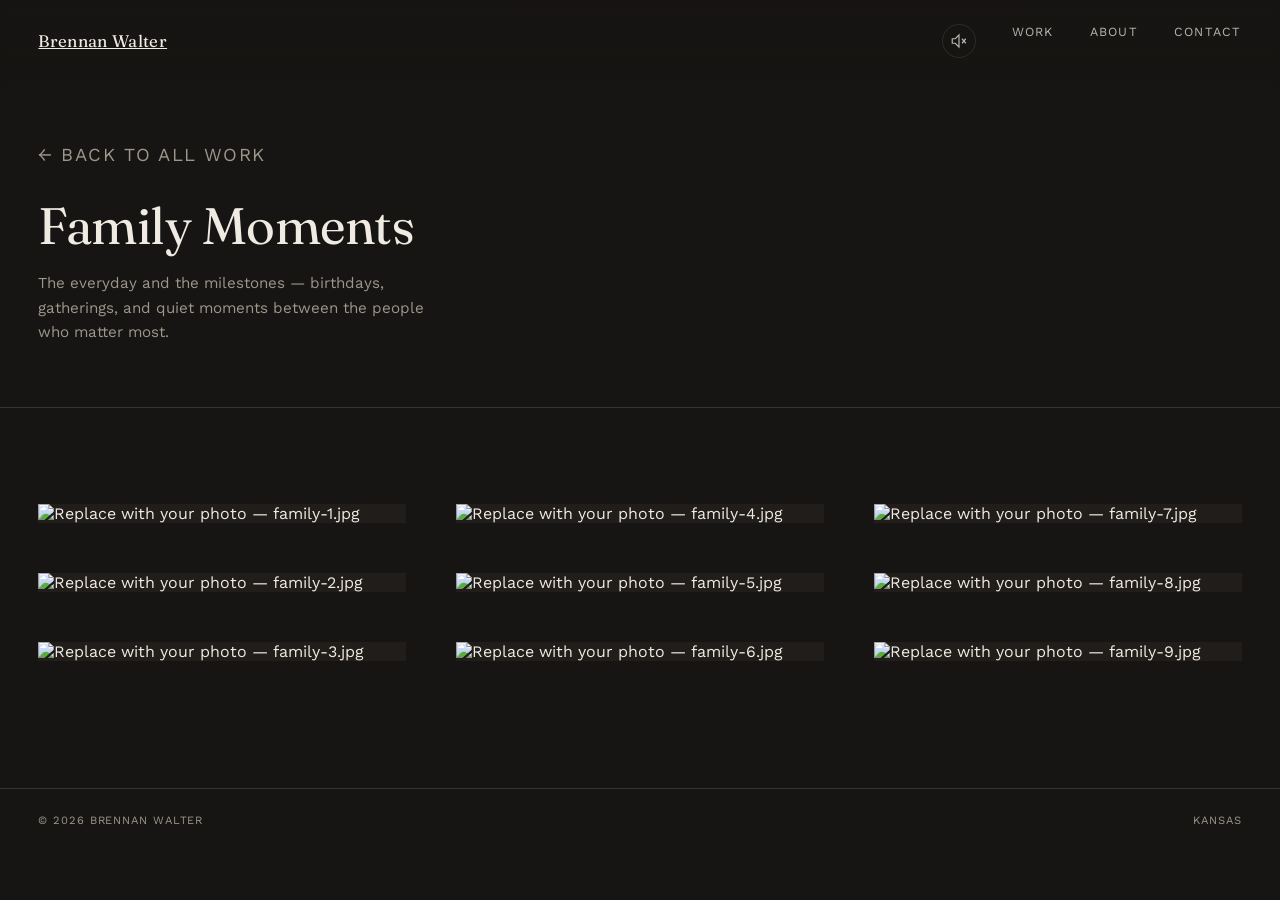
==== family-moments.html @ ff3f3772 "Add files via upload" ====
<!DOCTYPE html>
<html lang="en">
<head>
<meta charset="UTF-8">
<meta name="viewport" content="width=device-width, initial-scale=1.0">
<title>Family Moments — Brennan Walter</title>
<meta name="description" content="Family photography by Brennan Walter">
<link rel="preconnect" href="https://fonts.googleapis.com">
<link rel="preconnect" href="https://fonts.gstatic.com" crossorigin>
<link href="https://fonts.googleapis.com/css2?family=Fraunces:ital,opsz,wght@0,9..144,300;0,9..144,400;0,9..144,500;1,9..144,400&family=Work+Sans:wght@300;400;500;600&display=swap" rel="stylesheet">
<link rel="stylesheet" href="styles.css">
</head>
<body>

<header class="site-nav">
  <a href="index.html" class="name">Brennan Walter</a>
  <nav>
    <button id="sound-toggle" class="sound-toggle" aria-label="Toggle background sound" aria-pressed="false">
      <svg class="icon-muted" viewBox="0 0 24 24" width="18" height="18" fill="none" stroke="currentColor" stroke-width="1.6"><path d="M3 9v6h4l5 5V4L7 9H3z"/><line x1="16" y1="9" x2="21" y2="15"/><line x1="21" y1="9" x2="16" y2="15"/></svg>
      <svg class="icon-playing" viewBox="0 0 24 24" width="18" height="18" fill="none" stroke="currentColor" stroke-width="1.6" style="display:none"><path d="M3 9v6h4l5 5V4L7 9H3z"/><path d="M15.5 8.5a5 5 0 0 1 0 7"/><path d="M18 6a9 9 0 0 1 0 12"/></svg>
    </button>
    <a href="index.html#work">Work</a>
    <a href="index.html#about">About</a>
    <a href="index.html#contact">Contact</a>
  </nav>
</header>

<audio id="bg-audio" loop preload="none">
  <source src="ambient.mp3" type="audio/mpeg">
</audio>

<div class="page-hero">
  <a class="back-link" href="index.html">← Back to all work</a>
  <h1 class="display">Family Moments</h1>
  <p>The everyday and the milestones — birthdays, gatherings, and quiet moments between the people who matter most.</p>
</div>

<section id="work">
  <div class="gallery masonry">
    <div class="frame no-crop reveal">
      <img src="https://picsum.photos/id/1011/1200/1500" alt="Replace with your photo — family-1.jpg">
      <div class="cap"><span class="num">01/09</span></div>
    </div>
    <div class="frame no-crop reveal">
      <img src="https://picsum.photos/id/1012/1400/1000" alt="Replace with your photo — family-2.jpg">
      <div class="cap"><span class="num">02/09</span></div>
    </div>
    <div class="frame no-crop reveal">
      <img src="https://picsum.photos/id/1013/1200/1500" alt="Replace with your photo — family-3.jpg">
      <div class="cap"><span class="num">03/09</span></div>
    </div>
    <div class="frame no-crop reveal">
      <img src="https://picsum.photos/id/1014/1400/1000" alt="Replace with your photo — family-4.jpg">
      <div class="cap"><span class="num">04/09</span></div>
    </div>
    <div class="frame no-crop reveal">
      <img src="https://picsum.photos/id/1015/1200/1500" alt="Replace with your photo — family-5.jpg">
      <div class="cap"><span class="num">05/09</span></div>
    </div>
    <div class="frame no-crop reveal">
      <img src="https://picsum.photos/id/1016/1400/1000" alt="Replace with your photo — family-6.jpg">
      <div class="cap"><span class="num">06/09</span></div>
    </div>
    <div class="frame no-crop reveal">
      <img src="https://picsum.photos/id/1018/1200/1500" alt="Replace with your photo — family-7.jpg">
      <div class="cap"><span class="num">07/09</span></div>
    </div>
    <div class="frame no-crop reveal">
      <img src="https://picsum.photos/id/1019/1400/1000" alt="Replace with your photo — family-8.jpg">
      <div class="cap"><span class="num">08/09</span></div>
    </div>
    <div class="frame no-crop reveal">
      <img src="https://picsum.photos/id/1020/1200/1500" alt="Replace with your photo — family-9.jpg">
      <div class="cap"><span class="num">09/09</span></div>
    </div>
  </div>
</section>

<footer>
  <span>&copy; 2026 Brennan Walter</span>
  <span>Kansas</span>
</footer>

<script>
  const revealEls = document.querySelectorAll('.reveal');
  const io = new IntersectionObserver((entries) => {
    entries.forEach(e => { if (e.isIntersecting) { e.target.classList.add('in'); io.unobserve(e.target); } });
  }, { threshold: 0.15 });
  revealEls.forEach(el => io.observe(el));
</script>
<script src="audio.js"></script>

</body>
</html>
---- styles.css ----
:root {
    --bg: #171513;
    --bg-raised: #201d1a;
    --paper: #EFEAE2;
    --paper-dim: #9c968b;
    --accent: #3d4468;
    --accent-bright: #6670a3;
    --hairline: rgba(239, 234, 226, 0.14);
    --gap: clamp(1.25rem, 3vw, 2.5rem);
  }

  * { box-sizing: border-box; }

  html { scroll-behavior: smooth; }

  body {
    margin: 0;
    background: var(--bg);
    color: var(--paper);
    font-family: 'Work Sans', sans-serif;
    font-weight: 400;
    -webkit-font-smoothing: antialiased;
  }

  @media (prefers-reduced-motion: reduce) {
    html { scroll-behavior: auto; }
    * { animation: none !important; transition: none !important; }
  }

  h1, h2, h3, .display {
    font-family: 'Fraunces', serif;
    font-weight: 400;
    letter-spacing: -0.01em;
    margin: 0;
  }

  a { color: inherit; }

  .frame-num {
    font-family: 'Work Sans', sans-serif;
    font-size: 0.7rem;
    letter-spacing: 0.14em;
    color: var(--paper-dim);
    text-transform: uppercase;
  }

  /* ---------- Nav ---------- */
  header.site-nav {
    position: fixed;
    top: 0; left: 0; right: 0;
    z-index: 100;
    display: flex;
    justify-content: space-between;
    align-items: center;
    padding: 1.5rem var(--gap);
    background: linear-gradient(to bottom, rgba(23,21,19,0.85), transparent);
    backdrop-filter: blur(2px);
  }

  .site-nav .name {
    font-family: 'Fraunces', serif;
    font-size: 1.05rem;
    letter-spacing: 0.02em;
  }

  .site-nav nav {
    display: flex;
    gap: clamp(1rem, 3vw, 2.25rem);
    font-size: 0.78rem;
    letter-spacing: 0.1em;
    text-transform: uppercase;
  }

  .site-nav nav a {
    text-decoration: none;
    color: var(--paper);
    opacity: 0.75;
    padding-bottom: 3px;
    border-bottom: 1px solid transparent;
    transition: opacity 0.2s ease, border-color 0.2s ease;
  }
  .site-nav nav a:hover,
  .site-nav nav a:focus-visible { opacity: 1; border-color: var(--accent-bright); }

  .sound-toggle {
    display: inline-flex;
    align-items: center;
    justify-content: center;
    background: none;
    border: 1px solid var(--hairline);
    border-radius: 50%;
    width: 34px; height: 34px;
    padding: 0;
    color: var(--paper);
    opacity: 0.75;
    cursor: pointer;
    transition: opacity 0.2s ease, border-color 0.2s ease, background 0.2s ease;
  }
  .sound-toggle:hover,
  .sound-toggle:focus-visible {
    opacity: 1;
    border-color: var(--accent-bright);
    background: rgba(239, 234, 226, 0.06);
  }
  .sound-toggle svg { display: block; }

  /* ---------- Hero ---------- */
  .hero {
    position: relative;
    height: 100svh;
    min-height: 480px;
    overflow: hidden;
  }
  .hero img {
    width: 100%; height: 100%;
    object-fit: cover;
    filter: saturate(0.95) contrast(1.02);
  }
  .hero::after {
    content: "";
    position: absolute; inset: 0;
    background: linear-gradient(to top, rgba(15,13,12,0.88) 0%, rgba(15,13,12,0.05) 42%, transparent 60%);
  }
  .hero-content {
    position: absolute;
    left: var(--gap); right: var(--gap); bottom: clamp(2rem, 6vw, 4rem);
    display: flex;
    justify-content: space-between;
    align-items: flex-end;
    gap: 2rem;
    z-index: 2;
  }
  .hero-content h1 {
    font-size: clamp(2.1rem, 6vw, 4.4rem);
    line-height: 1.02;
    max-width: 14ch;
  }
  .hero-content .statement {
    max-width: 30ch;
    font-size: 0.95rem;
    color: var(--paper-dim);
    line-height: 1.5;
  }
  .scroll-cue {
    position: absolute;
    bottom: 1.4rem; left: 50%;
    transform: translateX(-50%);
    z-index: 2;
    font-size: 0.68rem;
    letter-spacing: 0.16em;
    text-transform: uppercase;
    color: var(--paper-dim);
    display: flex;
    flex-direction: column;
    align-items: center;
    gap: 0.5rem;
  }
  .scroll-cue::after {
    content: "";
    width: 1px; height: 26px;
    background: var(--paper-dim);
    animation: pulse-line 2.2s ease-in-out infinite;
  }
  @keyframes pulse-line {
    0%, 100% { transform: scaleY(1); opacity: 0.6; }
    50% { transform: scaleY(0.55); opacity: 1; }
  }

  /* ---------- Section labels ---------- */
  .section-head {
    display: flex;
    align-items: baseline;
    justify-content: space-between;
    padding: 0 var(--gap);
    margin: 0 0 var(--gap);
    border-bottom: 1px solid var(--hairline);
    padding-bottom: 1.1rem;
  }
  .section-head h2 { font-size: clamp(1.5rem, 3vw, 2.1rem); }

  section { padding-top: clamp(3.5rem, 8vw, 6rem); }

  /* ---------- Gallery ---------- */
  .gallery {
    display: grid;
    grid-template-columns: repeat(6, 1fr);
    gap: calc(var(--gap) * 1.7) calc(var(--gap) * 1.3);
    padding: 0 var(--gap);
  }
  .frame {
    position: relative;
    overflow: hidden;
    background: var(--bg-raised);
    cursor: pointer;
  }
  .frame img {
    width: 100%; height: 100%;
    display: block;
    object-fit: cover;
    transition: transform 0.7s cubic-bezier(0.16, 1, 0.3, 1);
  }
  .frame:hover img { transform: scale(1.045); }

  /* No-crop variant: frame sizes itself to the image's own aspect ratio */
  .frame.no-crop { aspect-ratio: auto; align-self: start; }
  .frame.no-crop img { height: auto; object-fit: initial; }
  .frame.span2 { grid-column: span 2; }
  .frame.span3 { grid-column: span 3; }
  .frame.span4 { grid-column: span 4; }
  .frame.drop-sm { margin-top: 2rem; }
  .frame.drop-md { margin-top: 4rem; }
  @media (max-width: 800px) {
    .frame.span2, .frame.span3, .frame.span4 { grid-column: span 2; }
    .frame.drop-sm, .frame.drop-md { margin-top: 0; }
  }

  /* True masonry variant — each photo keeps its own height, no shared row */
  .gallery.masonry {
    display: block;
    column-count: 2;
    column-gap: calc(var(--gap) * 1.3);
    padding: 0 var(--gap);
  }
  @media (min-width: 700px) {
    .gallery.masonry { column-count: 3; }
  }
  .gallery.masonry .frame {
    width: 100%;
    margin-bottom: calc(var(--gap) * 1.3);
    -webkit-column-break-inside: avoid;
    break-inside: avoid;
  }

  .frame .cap {
    position: absolute; left: 0.9rem; bottom: 0.8rem; right: 0.9rem;
    display: flex; justify-content: space-between; align-items: flex-end;
    opacity: 0;
    transform: translateY(6px);
    transition: opacity 0.35s ease, transform 0.35s ease;
  }
  .frame:hover .cap { opacity: 1; transform: translateY(0); }
  .frame .cap::before {
    content: "";
    position: absolute; inset: -0.9rem -0.9rem auto -0.9rem;
    height: 4.5rem;
    background: linear-gradient(to top, rgba(10,9,8,0.75), transparent);
    z-index: -1;
  }
  .frame .cap .title { font-size: 0.85rem; }
  .frame .cap .num { font-size: 0.68rem; color: var(--paper-dim); }

  .frame.tall { grid-column: span 3; aspect-ratio: 4/5; }
  .frame.wide { grid-column: span 3; aspect-ratio: 4/5; }
  .frame.square { grid-column: span 2; aspect-ratio: 1/1; }
  .frame.full { grid-column: span 6; aspect-ratio: 16/7; }

  @media (max-width: 800px) {
    .gallery { grid-template-columns: repeat(2, 1fr); }
    .frame.tall, .frame.wide, .frame.square, .frame.full { grid-column: span 2; aspect-ratio: 4/5; }
  }

  /* reveal on scroll */
  .reveal { opacity: 0; transform: translateY(18px); transition: opacity 0.7s ease, transform 0.7s ease; }
  .reveal.in { opacity: 1; transform: translateY(0); }

  /* ---------- About ---------- */
  .about-wrap {
    display: grid;
    grid-template-columns: 0.85fr 1.15fr;
    gap: clamp(2rem, 6vw, 5rem);
    padding: 0 var(--gap);
    align-items: start;
  }
  .about-wrap img {
    width: 100%;
    aspect-ratio: 4/5;
    object-fit: cover;
  }
  .about-text p {
    font-size: 1rem;
    line-height: 1.75;
    color: #d8d3ca;
    max-width: 52ch;
    margin: 0 0 1.2rem;
  }
  .about-text .credentials {
    margin-top: 2rem;
    padding-top: 1.4rem;
    border-top: 1px solid var(--hairline);
    display: grid;
    grid-template-columns: repeat(2, 1fr);
    gap: 1rem 2rem;
    font-size: 0.85rem;
    color: var(--paper-dim);
  }
  .about-text .credentials strong { color: var(--paper); display: block; font-weight: 500; margin-bottom: 0.2rem; }

  @media (max-width: 750px) {
    .about-wrap { grid-template-columns: 1fr; }
    .about-wrap img { max-width: 280px; }
  }

  /* ---------- Scattered friend photos ---------- */
  .scatter-photos {
    position: relative;
    max-width: 1300px;
    height: 560px;
    margin: clamp(3rem, 6vw, 4.5rem) auto 0;
    padding: 0 var(--gap);
  }
  .scatter-photos .polaroid {
    position: absolute;
    background: #EFEAE2;
    padding: 14px 14px 46px;
    width: 250px;
    box-shadow: 0 14px 28px rgba(0,0,0,0.5);
    transition: transform 0.35s ease, box-shadow 0.35s ease, z-index 0s;
    cursor: default;
  }
  .scatter-photos .polaroid img {
    width: 100%;
    aspect-ratio: 1/1;
    object-fit: cover;
    display: block;
    filter: saturate(0.92) contrast(1.02);
  }
  .scatter-photos .polaroid:hover {
    transform: rotate(0deg) scale(1.1) !important;
    box-shadow: 0 20px 38px rgba(0,0,0,0.6);
    z-index: 10;
  }
  .scatter-photos .p1 { top: 10px;  left: -1%;  transform: rotate(-11deg); z-index: 1; }
  .scatter-photos .p2 { top: 190px; left: 12%;  transform: rotate(8deg);   z-index: 3; }
  .scatter-photos .p3 { top: -30px; left: 30%;  transform: rotate(-6deg);  z-index: 2; }
  .scatter-photos .p4 { top: 220px; left: 47%;  transform: rotate(10deg);  z-index: 4; }
  .scatter-photos .p5 { top: 20px;  left: 66%;  transform: rotate(-9deg);  z-index: 3; }
  .scatter-photos .p6 { top: 230px; left: 80%;  transform: rotate(6deg);   z-index: 1; }

  @media (max-width: 900px) {
    .scatter-photos {
      position: static;
      height: auto;
      display: flex;
      flex-wrap: wrap;
      justify-content: center;
      gap: 1.8rem;
      max-width: 100%;
    }
    .scatter-photos .polaroid {
      position: static;
      width: 150px;
    }
  }

  /* ---------- Feature break (animated bg, small photo, big text) ---------- */
  .feature-break {
    position: relative;
    overflow: hidden;
    padding: clamp(3.5rem, 8vw, 6rem) var(--gap);
    margin-top: clamp(3rem, 6vw, 5rem);
  }
  .feature-break .feature-bg {
    position: absolute; inset: 0;
    background-image: url('feature-bg.gif');
    background-size: cover;
    background-position: center;
    opacity: 0.4;
    z-index: 0;
  }
  .feature-break .feature-bg::after {
    content: "";
    position: absolute; inset: 0;
    background: linear-gradient(to bottom, rgba(15,13,12,0.55), rgba(15,13,12,0.85));
  }
  .feature-wrap {
    position: relative;
    z-index: 2;
    display: grid;
    grid-template-columns: 0.4fr 1fr;
    gap: clamp(2rem, 6vw, 4rem);
    align-items: center;
    max-width: 1100px;
    margin: 0 auto;
  }
  .feature-wrap img {
    width: 100%;
    max-width: 260px;
    aspect-ratio: 4/5;
    object-fit: cover;
  }
  .feature-text p {
    font-size: clamp(1.4rem, 3vw, 2.1rem);
    line-height: 1.4;
    font-family: 'Fraunces', serif;
    color: var(--paper);
    max-width: 30ch;
  }
  @media (max-width: 750px) {
    .feature-wrap { grid-template-columns: 1fr; text-align: left; }
    .feature-wrap img { max-width: 200px; }
  }

  /* ---------- Contact ---------- */
  .contact {
    padding: clamp(3.5rem, 8vw, 6rem) var(--gap) clamp(3rem, 6vw, 4rem);
    text-align: center;
  }
  .contact h2 {
    font-size: clamp(1.9rem, 5vw, 3.2rem);
    max-width: 18ch;
    margin: 0 auto 1.6rem;
  }
  .contact .email {
    display: inline-block;
    font-family: 'Work Sans', sans-serif;
    font-size: 1rem;
    letter-spacing: 0.02em;
    color: var(--paper);
    text-decoration: none;
    border-bottom: 1px solid var(--accent-bright);
    padding-bottom: 3px;
    transition: color 0.2s ease, border-color 0.2s ease;
  }
  .contact .email:hover { color: var(--accent-bright); }

  .socials {
    margin-top: 2.2rem;
    display: flex;
    justify-content: center;
    gap: 1.6rem;
    font-size: 0.78rem;
    letter-spacing: 0.08em;
    text-transform: uppercase;
    color: var(--paper-dim);
  }
  .socials a { text-decoration: none; color: inherit; transition: color 0.2s ease; }
  .socials a:hover { color: var(--paper); }

  footer {
    padding: 1.6rem var(--gap) 2.2rem;
    display: flex;
    justify-content: space-between;
    font-size: 0.7rem;
    letter-spacing: 0.08em;
    text-transform: uppercase;
    color: var(--paper-dim);
    border-top: 1px solid var(--hairline);
    margin-top: clamp(3rem, 6vw, 5rem);
  }

  /* ---------- Category cards ---------- */
  .categories {
    padding: 0 var(--gap);
    margin-top: clamp(2rem, 5vw, 3.5rem);
    display: grid;
    grid-template-columns: repeat(3, 1fr);
    gap: var(--gap);
  }
  .cat-card {
    position: relative;
    aspect-ratio: 3/4;
    overflow: hidden;
    text-decoration: none;
    display: block;
    background: var(--bg-raised);
  }
  .cat-card img {
    width: 100%; height: 100%;
    object-fit: cover;
    filter: saturate(0.85) brightness(0.85);
    transition: transform 0.6s cubic-bezier(0.16,1,0.3,1), filter 0.4s ease;
  }
  .cat-card::after {
    content: "";
    position: absolute; inset: 0;
    background: linear-gradient(to top, rgba(10,9,8,0.82) 0%, rgba(10,9,8,0.15) 55%, rgba(10,9,8,0.35) 100%);
  }
  .cat-card:hover img { transform: scale(1.06); filter: saturate(1) brightness(0.95); }
  .cat-card .cat-label {
    position: absolute; left: 1.3rem; bottom: 1.3rem; right: 1.3rem;
    z-index: 2;
    display: flex; justify-content: space-between; align-items: flex-end;
  }
  .cat-card .cat-label h3 {
    font-size: clamp(1.5rem, 3vw, 2rem);
    font-weight: 500;
    color: var(--paper);
  }
  .cat-card .cat-label .arrow {
    font-size: 1.3rem;
    color: var(--paper-dim);
    transition: transform 0.3s ease, color 0.3s ease;
  }
  .cat-card:hover .cat-label .arrow { transform: translateX(4px); color: var(--paper); }

  /* Same card, turned horizontally, centered under the row */
  .cat-card.horizontal {
    aspect-ratio: 4/3;
    grid-column: 1 / -1;
    max-width: 700px;
    margin: 0 auto;
  }
  @media (max-width: 750px) {
    .cat-card.horizontal { grid-column: auto; max-width: none; }
  }

  @media (max-width: 750px) {
    .categories { grid-template-columns: 1fr; }
  }

  /* ---------- Sub-gallery page hero (lighter than homepage) ---------- */
  .page-hero {
    padding: clamp(7rem, 14vw, 9rem) var(--gap) clamp(2rem, 5vw, 3rem);
    border-bottom: 1px solid var(--hairline);
  }
  .page-hero .back-link {
    display: inline-block;
    font-size: 1.15rem;
    letter-spacing: 0.08em;
    text-transform: uppercase;
    color: var(--paper-dim);
    text-decoration: none;
    margin-bottom: 1.8rem;
    transition: color 0.2s ease;
  }
  .page-hero .back-link:hover { color: var(--paper); }
  .page-hero h1 {
    font-size: clamp(2rem, 5vw, 3.2rem);
  }
  .page-hero p {
    margin-top: 0.9rem;
    color: var(--paper-dim);
    max-width: 44ch;
    font-size: 0.95rem;
    line-height: 1.6;
  }
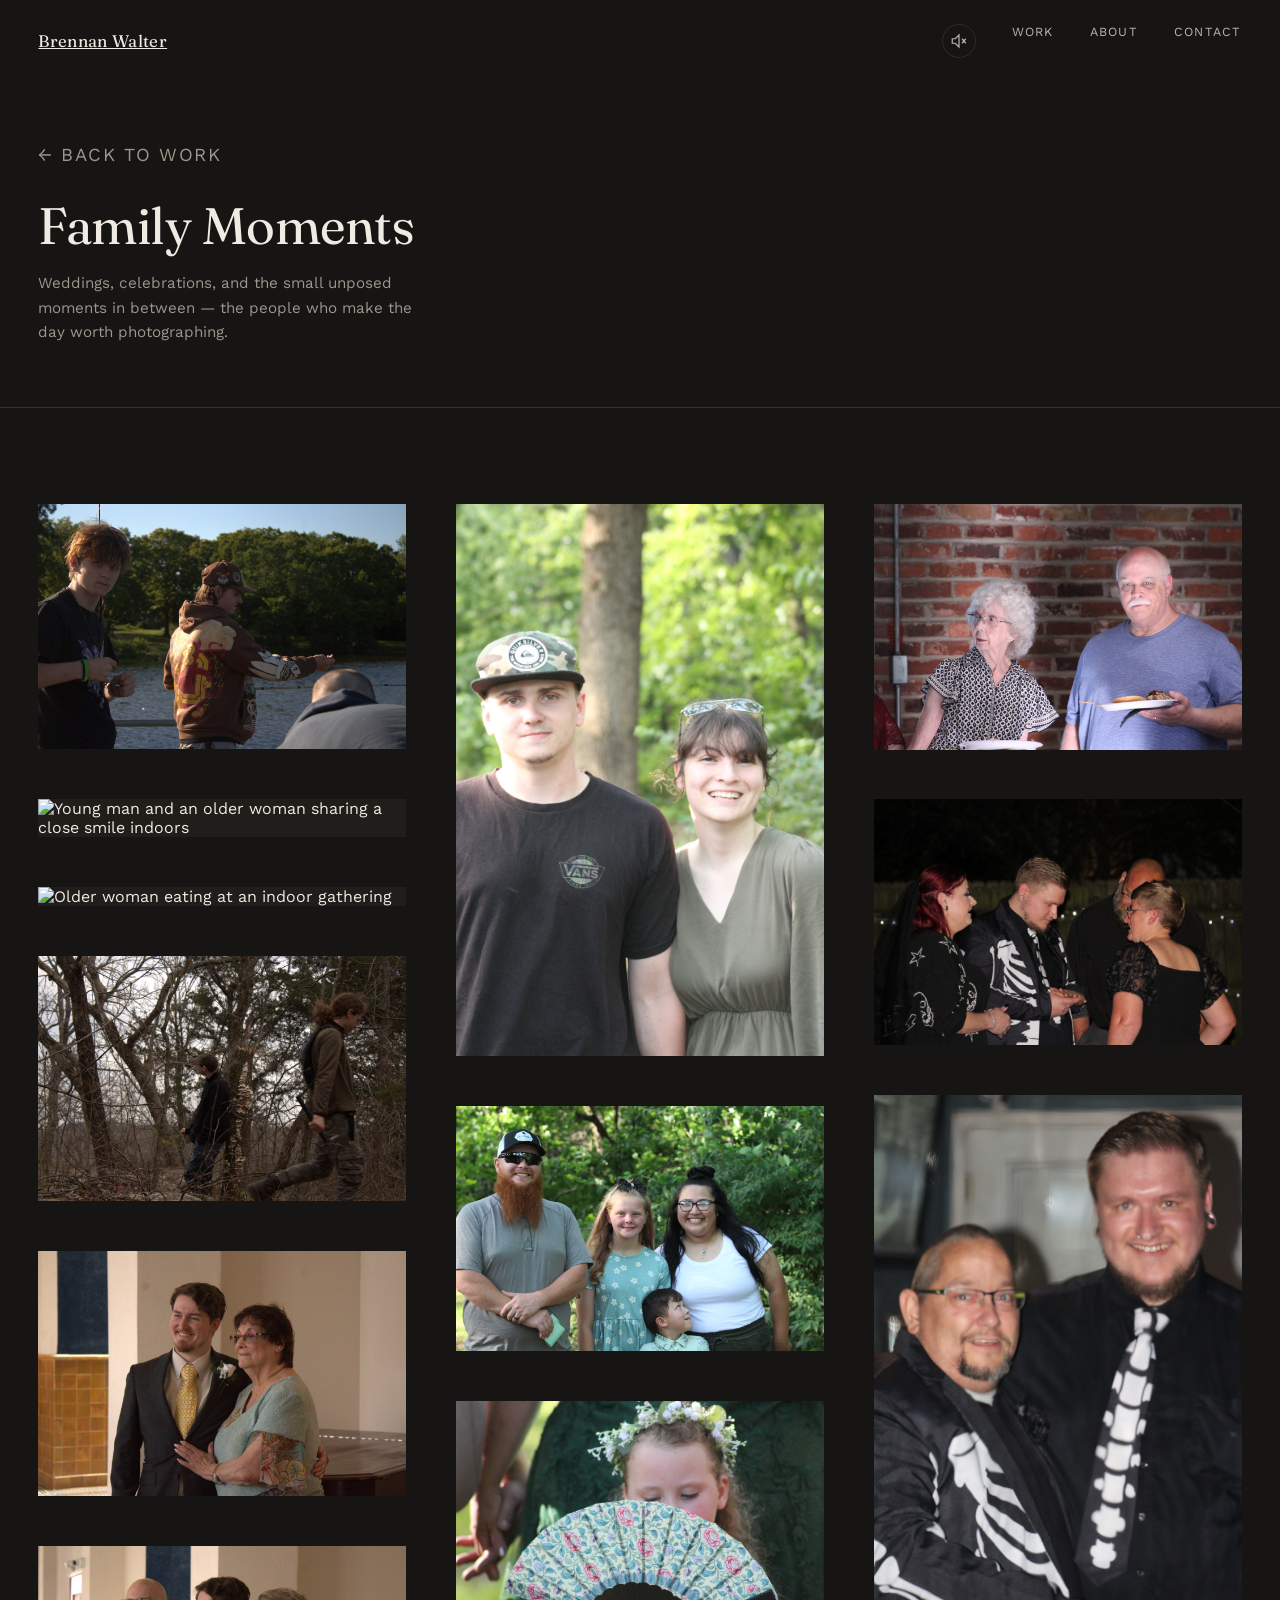
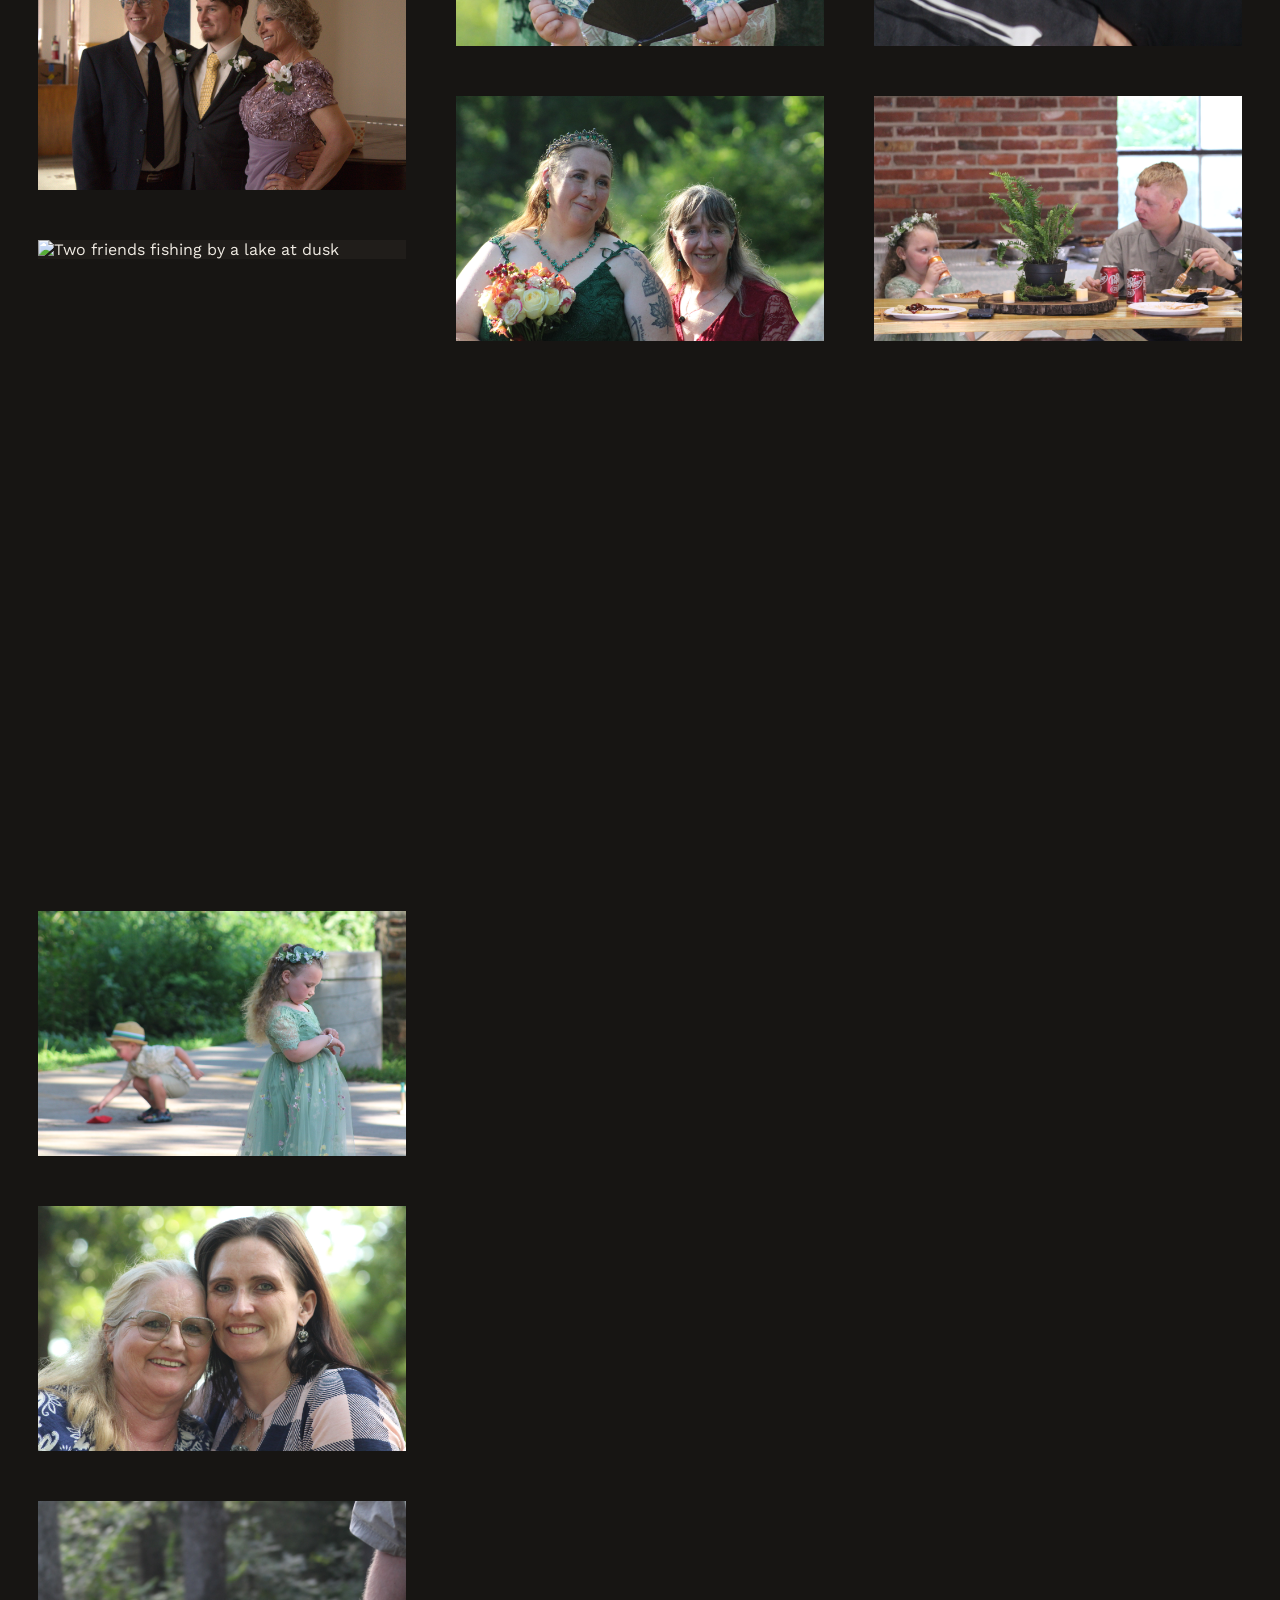
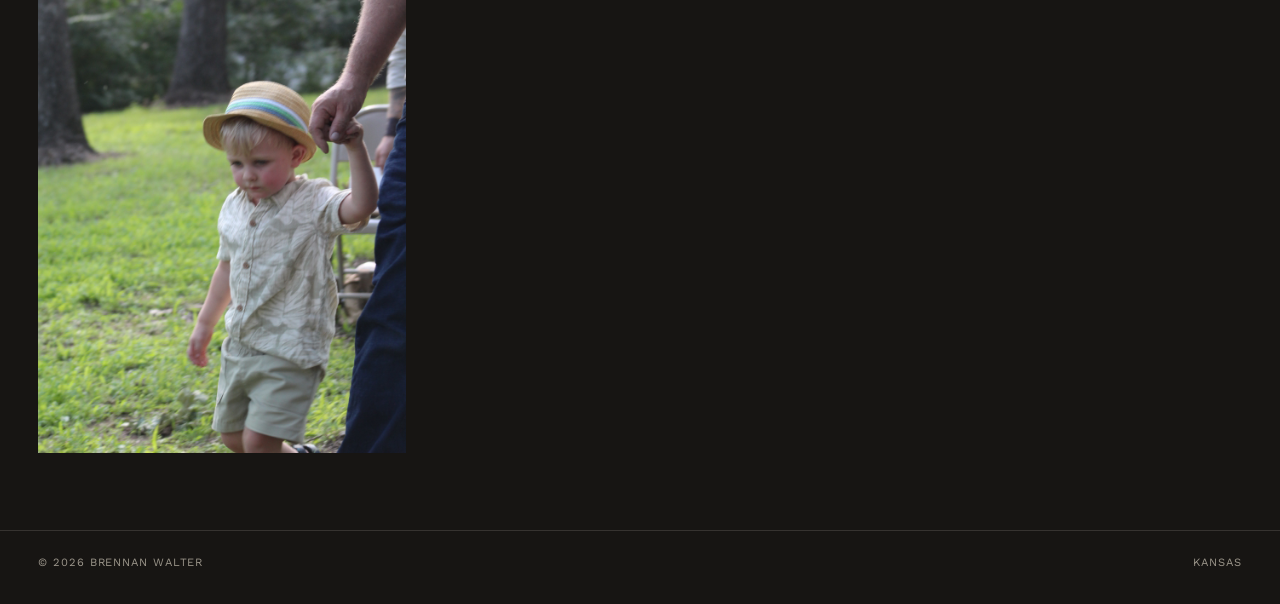
==== commit 49c51f26: "Add files via upload" ====
--- a/family-moments.html
+++ b/family-moments.html
@@ -3,8 +3,8 @@
 <head>
 <meta charset="UTF-8">
 <meta name="viewport" content="width=device-width, initial-scale=1.0">
-<title>Family Moments — Brennan Walter</title>
-<meta name="description" content="Family photography by Brennan Walter">
+<title>Family Moments — Brennan Walter Photography</title>
+<meta name="description" content="Family Moments gallery">
 <link rel="preconnect" href="https://fonts.googleapis.com">
 <link rel="preconnect" href="https://fonts.gstatic.com" crossorigin>
 <link href="https://fonts.googleapis.com/css2?family=Fraunces:ital,opsz,wght@0,9..144,300;0,9..144,400;0,9..144,500;1,9..144,400&family=Work+Sans:wght@300;400;500;600&display=swap" rel="stylesheet">
@@ -13,7 +13,7 @@
 <body>
 
 <header class="site-nav">
-  <a href="index.html" class="name">Brennan Walter</a>
+  <a href="index.html#top" class="name">Brennan Walter</a>
   <nav>
     <button id="sound-toggle" class="sound-toggle" aria-label="Toggle background sound" aria-pressed="false">
       <svg class="icon-muted" viewBox="0 0 24 24" width="18" height="18" fill="none" stroke="currentColor" stroke-width="1.6"><path d="M3 9v6h4l5 5V4L7 9H3z"/><line x1="16" y1="9" x2="21" y2="15"/><line x1="21" y1="9" x2="16" y2="15"/></svg>
@@ -30,49 +30,41 @@
 </audio>
 
 <div class="page-hero">
-  <a class="back-link" href="index.html">← Back to all work</a>
+  <a class="back-link" href="index.html#work">← Back to Work</a>
   <h1 class="display">Family Moments</h1>
-  <p>The everyday and the milestones — birthdays, gatherings, and quiet moments between the people who matter most.</p>
+  <p>Weddings, celebrations, and the small unposed moments in between — the people who make the day worth photographing.</p>
 </div>
 
-<section id="work">
-  <div class="gallery masonry">
-    <div class="frame no-crop reveal">
-      <img src="https://picsum.photos/id/1011/1200/1500" alt="Replace with your photo — family-1.jpg">
-      <div class="cap"><span class="num">01/09</span></div>
-    </div>
-    <div class="frame no-crop reveal">
-      <img src="https://picsum.photos/id/1012/1400/1000" alt="Replace with your photo — family-2.jpg">
-      <div class="cap"><span class="num">02/09</span></div>
-    </div>
-    <div class="frame no-crop reveal">
-      <img src="https://picsum.photos/id/1013/1200/1500" alt="Replace with your photo — family-3.jpg">
-      <div class="cap"><span class="num">03/09</span></div>
-    </div>
-    <div class="frame no-crop reveal">
-      <img src="https://picsum.photos/id/1014/1400/1000" alt="Replace with your photo — family-4.jpg">
-      <div class="cap"><span class="num">04/09</span></div>
-    </div>
-    <div class="frame no-crop reveal">
-      <img src="https://picsum.photos/id/1015/1200/1500" alt="Replace with your photo — family-5.jpg">
-      <div class="cap"><span class="num">05/09</span></div>
-    </div>
-    <div class="frame no-crop reveal">
-      <img src="https://picsum.photos/id/1016/1400/1000" alt="Replace with your photo — family-6.jpg">
-      <div class="cap"><span class="num">06/09</span></div>
-    </div>
-    <div class="frame no-crop reveal">
-      <img src="https://picsum.photos/id/1018/1200/1500" alt="Replace with your photo — family-7.jpg">
-      <div class="cap"><span class="num">07/09</span></div>
-    </div>
-    <div class="frame no-crop reveal">
-      <img src="https://picsum.photos/id/1019/1400/1000" alt="Replace with your photo — family-8.jpg">
-      <div class="cap"><span class="num">08/09</span></div>
-    </div>
-    <div class="frame no-crop reveal">
-      <img src="https://picsum.photos/id/1020/1200/1500" alt="Replace with your photo — family-9.jpg">
-      <div class="cap"><span class="num">09/09</span></div>
-    </div>
+<section id="family-gallery">
+  <div class="gallery masonry" style="padding-top: 0;">
+    <div class="frame no-crop reveal"><img src="family-01.jpg" alt="Two friends fishing by a lake in daylight"></div>
+    <div class="frame no-crop reveal"><img src="family-02.jpg" alt="Young man and an older woman sharing a close smile indoors"></div>
+    <div class="frame no-crop reveal"><img src="family-03.jpg" alt="Older woman eating at an indoor gathering"></div>
+    <div class="frame no-crop reveal"><img src="family-04.jpg" alt="Two people walking through bare winter trees at dusk"></div>
+    <div class="frame no-crop reveal"><img src="family-05.jpg" alt="Groom in a suit posing with an older woman in a corsage"></div>
+    <div class="frame no-crop reveal"><img src="family-06.jpg" alt="Groom posing with two women in formalwear indoors"></div>
+    <div class="frame no-crop reveal"><img src="family-07.jpg" alt="Two friends fishing by a lake at dusk"></div>
+    <div class="frame no-crop reveal"><img src="family-08.jpg" alt="Flower girl in a green dress caught mid-motion outdoors"></div>
+    <div class="frame no-crop reveal"><img src="family-09.jpg" alt="Flower girl crouching on a path as a toddler in a hat walks by"></div>
+    <div class="frame no-crop reveal"><img src="family-10.jpg" alt="Older woman and younger woman cheek to cheek, smiling"></div>
+    <div class="frame no-crop reveal"><img src="family-11.jpg" alt="Toddler in a straw hat being led by the hand"></div>
+    <div class="frame no-crop reveal"><img src="family-12.jpg" alt="Two friends smiling together outdoors"></div>
+    <div class="frame no-crop reveal"><img src="family-13.jpg" alt="Family of four smiling outdoors"></div>
+    <div class="frame no-crop reveal"><img src="family-14.jpg" alt="Flower girl peeking over a floral folding fan"></div>
+    <div class="frame no-crop reveal"><img src="family-15.jpg" alt="Bride in a green gown with an older woman"></div>
+    <div class="frame no-crop reveal"><img src="family-16.jpg" alt="Bride with an older man, arm around her shoulder"></div>
+    <div class="frame no-crop reveal"><img src="family-17.jpg" alt="Bearded man with an older woman outdoors"></div>
+    <div class="frame no-crop reveal"><img src="family-18.jpg" alt="Flower girl in green lace pointing to something offscreen"></div>
+    <div class="frame no-crop reveal"><img src="family-19.jpg" alt="Toddler in a straw hat reaching for a s'more"></div>
+    <div class="frame no-crop reveal"><img src="family-20.jpg" alt="Older woman and man holding plates of food indoors"></div>
+    <div class="frame no-crop reveal"><img src="family-21.jpg" alt="Ring exchange at a skeleton-themed wedding ceremony"></div>
+    <div class="frame no-crop reveal"><img src="family-22.jpg" alt="Father and groom smiling together in skeleton-print formalwear"></div>
+    <div class="frame no-crop reveal"><img src="family-23.jpg" alt="Flower girl drinking a soda beside a young man at a reception table"></div>
+    <div class="frame no-crop reveal"><img src="family-24.jpg" alt="Couple smiling together against a brick wall"></div>
+    <div class="frame no-crop reveal"><img src="family-25.jpg" alt="Group of women seated together at a reception"></div>
+    <div class="frame no-crop reveal"><img src="family-26.jpg" alt="Young boy flashing a peace sign in a parking lot at dusk"></div>
+    <div class="frame no-crop reveal"><img src="family-27.jpg" alt="Wedding party of four posing together at night"></div>
+    <div class="frame no-crop reveal"><img src="family-28.jpg" alt="Wedding party of eight posing together at night"></div>
   </div>
 </section>
 
@@ -84,7 +76,12 @@
 <script>
   const revealEls = document.querySelectorAll('.reveal');
   const io = new IntersectionObserver((entries) => {
-    entries.forEach(e => { if (e.isIntersecting) { e.target.classList.add('in'); io.unobserve(e.target); } });
+    entries.forEach(e => {
+      if (e.isIntersecting) {
+        e.target.classList.add('in');
+        io.unobserve(e.target);
+      }
+    });
   }, { threshold: 0.15 });
   revealEls.forEach(el => io.observe(el));
 </script>
--- a/styles.css
+++ b/styles.css
@@ -423,6 +423,22 @@
   }
   .contact .email:hover { color: var(--accent-bright); }
 
+  .contact .phone {
+    margin: 0.9rem 0 0;
+    font-family: 'Work Sans', sans-serif;
+    font-size: 1rem;
+    letter-spacing: 0.02em;
+    color: var(--paper);
+  }
+  .contact .phone .phone-note {
+    display: block;
+    margin-top: 0.3rem;
+    font-size: 0.72rem;
+    letter-spacing: 0.06em;
+    text-transform: uppercase;
+    color: var(--paper-dim);
+  }
+
   .socials {
     margin-top: 2.2rem;
     display: flex;
@@ -493,6 +509,30 @@
   }
   .cat-card:hover .cat-label .arrow { transform: translateX(4px); color: var(--paper); }
 
+  .cat-card.coming-soon { cursor: not-allowed; }
+  .cat-card.coming-soon img {
+    filter: grayscale(0.85) brightness(0.55);
+  }
+  .cat-card.coming-soon:hover img {
+    transform: none;
+    filter: grayscale(0.85) brightness(0.55);
+  }
+  .cat-card.coming-soon .coming-soon-badge {
+    position: absolute;
+    top: 50%; left: 50%;
+    transform: translate(-50%, -50%);
+    z-index: 3;
+    font-family: 'Work Sans', sans-serif;
+    font-size: 0.72rem;
+    letter-spacing: 0.14em;
+    text-transform: uppercase;
+    color: var(--paper);
+    border: 1px solid var(--hairline);
+    padding: 0.5rem 1rem;
+    background: rgba(23, 21, 19, 0.55);
+    white-space: nowrap;
+  }
+
   /* Same card, turned horizontally, centered under the row */
   .cat-card.horizontal {
     aspect-ratio: 4/3;
@@ -504,6 +544,20 @@
     .cat-card.horizontal { grid-column: auto; max-width: none; }
   }
 
+  /* Two horizontal cards side by side, spanning the full row together */
+  .cat-pair {
+    grid-column: 1 / -1;
+    display: grid;
+    grid-template-columns: 1fr 1fr;
+    gap: var(--gap);
+  }
+  .cat-pair .cat-card {
+    aspect-ratio: 4/3;
+  }
+  @media (max-width: 750px) {
+    .cat-pair { grid-template-columns: 1fr; }
+  }
+
   @media (max-width: 750px) {
     .categories { grid-template-columns: 1fr; }
   }
